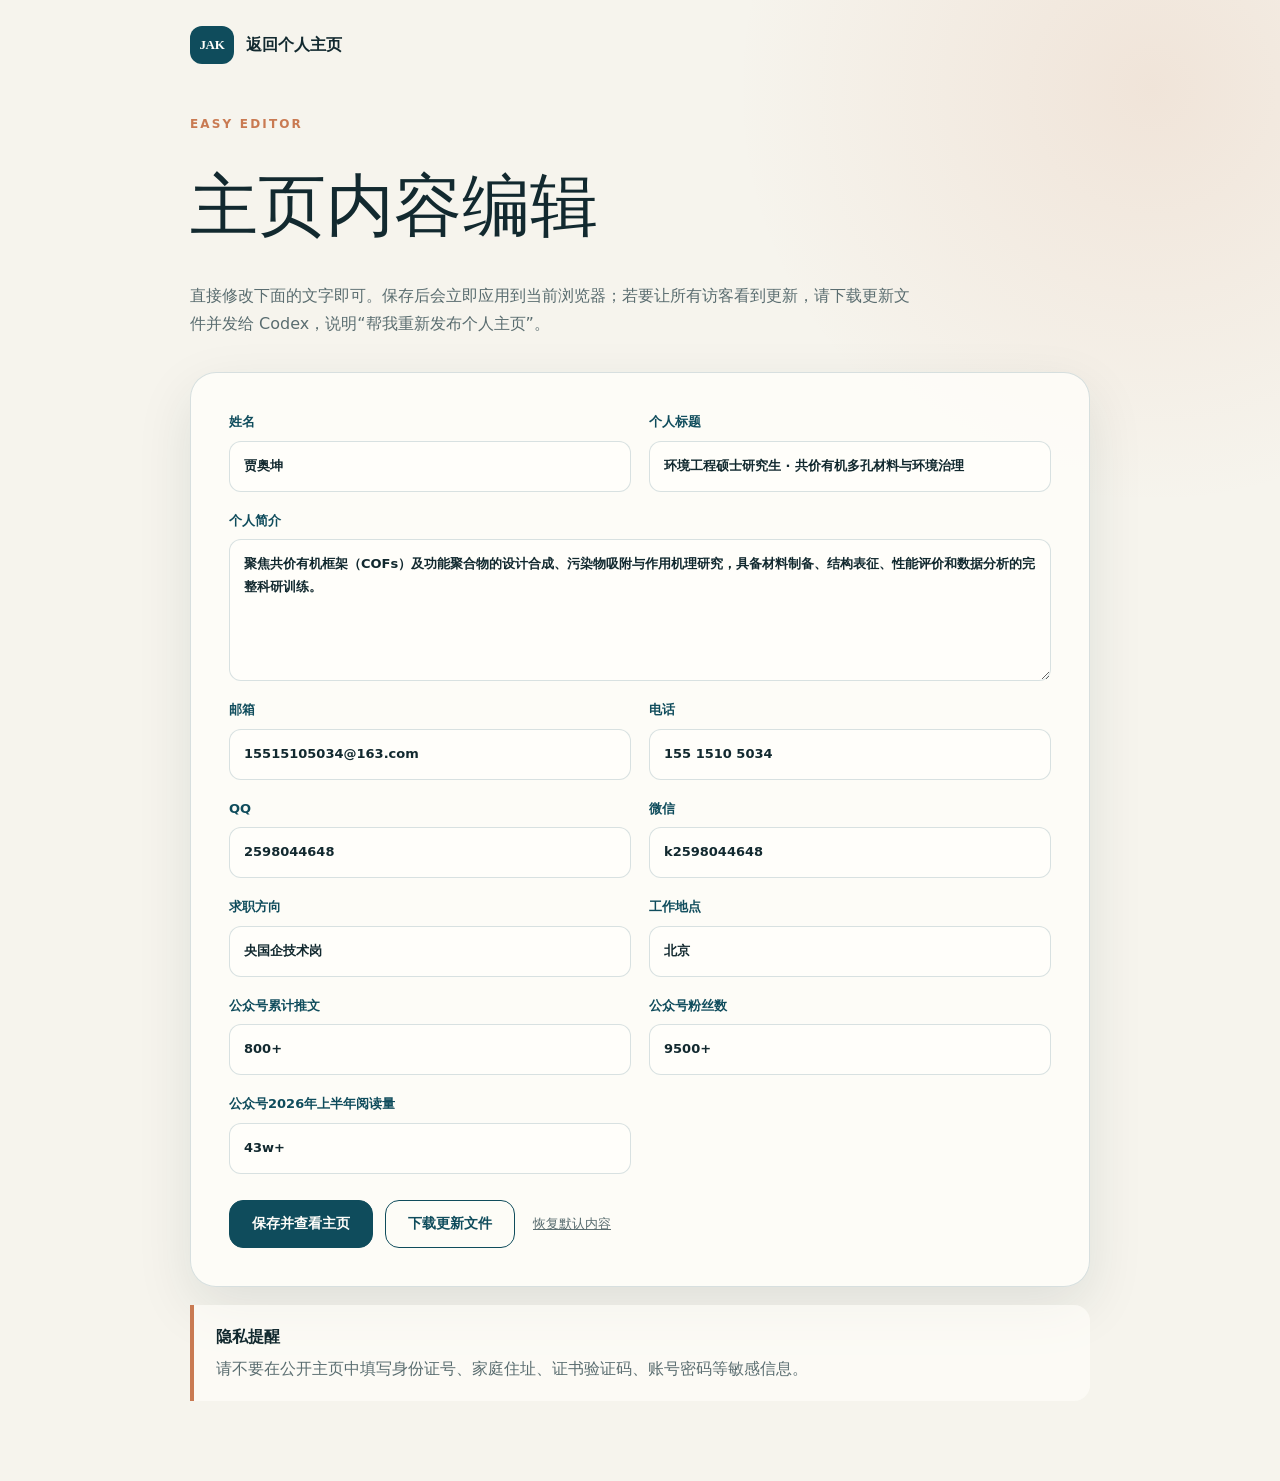
==== editor.html @ 05bf76e3 "Publish personal homepage" ====
<!doctype html>
<html lang="zh-CN">
<head>
  <meta charset="utf-8"><meta name="viewport" content="width=device-width, initial-scale=1">
  <meta name="robots" content="noindex"><title>主页内容编辑｜贾奥坤</title><link rel="stylesheet" href="styles.css">
</head>
<body class="editor-page">
  <header class="editor-header"><a class="brand" href="index.html"><span class="brand-mark">JAK</span><span>返回个人主页</span></a></header>
  <main class="editor-shell">
    <section class="editor-intro"><p class="eyebrow">EASY EDITOR</p><h1>主页内容编辑</h1><p>直接修改下面的文字即可。保存后会立即应用到当前浏览器；若要让所有访客看到更新，请下载更新文件并发给 Codex，说明“帮我重新发布个人主页”。</p></section>
    <form id="content-form" class="editor-form">
      <label>姓名<input name="name" autocomplete="name"></label>
      <label>个人标题<input name="headline"></label>
      <label class="full">个人简介<textarea name="summary" rows="5"></textarea></label>
      <label>邮箱<input name="email" type="email" autocomplete="email"></label>
      <label>电话<input name="phone" autocomplete="tel"></label>
      <label>QQ<input name="qq"></label><label>微信<input name="wechat"></label>
      <label>求职方向<input name="jobDirection" placeholder="例如：央国企技术岗"></label>
      <label>工作地点<input name="workLocation" placeholder="例如：北京"></label>
      <label>公众号累计推文<input name="wechatPosts" placeholder="例如：800+"></label>
      <label>公众号粉丝数<input name="wechatFollowers" placeholder="例如：9500+"></label>
      <label>公众号2026年上半年阅读量<input name="wechatViews" placeholder="例如：43w+"></label>
      <div class="editor-actions full"><button class="button primary" type="submit">保存并查看主页</button><button class="button secondary" id="download-data" type="button">下载更新文件</button><button class="text-button" id="reset-data" type="button">恢复默认内容</button></div>
    </form>
    <aside class="editor-note"><strong>隐私提醒</strong><p>请不要在公开主页中填写身份证号、家庭住址、证书验证码、账号密码等敏感信息。</p></aside>
  </main>
  <div class="toast" role="status" aria-live="polite"></div><script src="editor.js"></script>
</body>
</html>
---- styles.css ----
:root {
  --ink: #12292f;
  --muted: #5a6d70;
  --paper: #f6f4ed;
  --paper-deep: #ece9df;
  --white: #fffefa;
  --primary: #0f4c5c;
  --primary-dark: #0a3540;
  --accent: #c97a52;
  --line: rgba(15, 76, 92, 0.16);
  --shadow: 0 20px 55px rgba(22, 46, 50, 0.1);
  --radius: 24px;
}

* { box-sizing: border-box; }

html { scroll-behavior: smooth; }

body {
  margin: 0;
  overflow-x: hidden;
  color: var(--ink);
  background:
    radial-gradient(circle at 90% 6%, rgba(201, 122, 82, 0.13), transparent 26rem),
    var(--paper);
  font-family: "Microsoft YaHei", "PingFang SC", "Noto Sans CJK SC", system-ui, sans-serif;
  line-height: 1.75;
}

.hero-copy { min-width: 0; }

a { color: inherit; }

.site-header {
  position: sticky;
  top: 0;
  z-index: 20;
  display: flex;
  align-items: center;
  justify-content: space-between;
  min-height: 72px;
  padding: 0 5vw;
  border-bottom: 1px solid transparent;
  background: rgba(246, 244, 237, 0.82);
  backdrop-filter: blur(18px);
  transition: border-color 180ms ease, box-shadow 180ms ease;
}

.site-header.scrolled {
  border-color: var(--line);
  box-shadow: 0 10px 30px rgba(18, 41, 47, 0.06);
}

.brand {
  display: inline-flex;
  gap: 12px;
  align-items: center;
  font-weight: 800;
  text-decoration: none;
}

.brand-mark {
  display: grid;
  width: 44px;
  height: 38px;
  place-items: center;
  border-radius: 12px;
  color: var(--white);
  background: var(--primary);
  font-family: Georgia, serif;
  font-size: 13px;
  letter-spacing: -0.02em;
}

.main-nav { display: flex; gap: 28px; }
.main-nav a {
  color: var(--muted);
  font-size: 14px;
  font-weight: 700;
  text-decoration: none;
}
.main-nav a:hover { color: var(--primary); }
.menu-button { display: none; }

.section-shell {
  width: min(1140px, calc(100% - 40px));
  margin-inline: auto;
}

.hero {
  display: grid;
  grid-template-columns: minmax(0, 1.35fr) minmax(280px, 0.65fr);
  gap: clamp(48px, 8vw, 100px);
  align-items: center;
  min-height: calc(100vh - 72px);
  padding-block: 80px;
}

.eyebrow {
  margin: 0 0 12px;
  color: var(--accent);
  font-size: 12px;
  font-weight: 900;
  letter-spacing: 0.18em;
}

.hero h1 {
  margin: 0;
  font-family: Georgia, "Songti SC", serif;
  font-size: clamp(64px, 10vw, 128px);
  font-weight: 500;
  line-height: 0.98;
  letter-spacing: -0.06em;
}

.headline {
  margin: 26px 0 12px;
  color: var(--primary);
  font-size: clamp(20px, 2.4vw, 30px);
  font-weight: 800;
  line-height: 1.35;
}

.hero-summary {
  max-width: 710px;
  margin: 0;
  color: var(--muted);
  font-size: 17px;
}

.tag-row, .mini-tags, .pub-meta {
  display: flex;
  flex-wrap: wrap;
  gap: 8px;
}

.tag-row { margin-top: 26px; }
.tag-row span, .mini-tags span, .pub-meta span {
  padding: 6px 12px;
  border: 1px solid var(--line);
  border-radius: 99px;
  color: var(--primary);
  background: rgba(255, 254, 250, 0.58);
  font-size: 12px;
  font-weight: 800;
}

.hero-actions, .contact-actions {
  display: flex;
  flex-wrap: wrap;
  gap: 12px;
  margin-top: 34px;
}

.copy-contact-grid {
  display: grid;
  grid-template-columns: repeat(2, minmax(0, 1fr));
  gap: 10px;
  max-width: 710px;
  margin-top: 28px;
}
.copy-contact-grid button {
  display: grid;
  grid-template-columns: 42px minmax(0, 1fr) auto;
  gap: 10px;
  align-items: center;
  padding: 12px 14px;
  border: 1px solid var(--line);
  border-radius: 14px;
  color: var(--ink);
  background: rgba(255, 254, 250, 0.68);
  font: inherit;
  text-align: left;
  cursor: pointer;
  transition: transform 160ms ease, border-color 160ms ease, background 160ms ease;
}
.copy-contact-grid button:hover { border-color: var(--primary); background: var(--white); transform: translateY(-2px); }
.copy-contact-grid span, .copy-contact-grid small { color: var(--muted); font-size: 12px; }
.copy-contact-grid strong { overflow-wrap: anywhere; font-size: 13px; }
.copy-contact-grid small { color: var(--primary); font-weight: 800; }

.button {
  display: inline-flex;
  min-height: 48px;
  align-items: center;
  justify-content: center;
  padding: 0 22px;
  border: 1px solid var(--primary);
  border-radius: 14px;
  font-size: 14px;
  font-weight: 800;
  text-decoration: none;
  transition: transform 160ms ease, background 160ms ease, color 160ms ease;
}
.button:hover { transform: translateY(-2px); }
.button.primary { color: var(--white); background: var(--primary); }
.button.primary:hover { background: var(--primary-dark); }
.button.secondary { color: var(--primary); background: transparent; }

.portrait-wrap { justify-self: end; width: min(100%, 350px); }
.portrait-frame {
  overflow: hidden;
  aspect-ratio: 4 / 5;
  border: 10px solid var(--white);
  border-radius: 170px 170px 28px 28px;
  background: var(--paper-deep);
  box-shadow: var(--shadow);
}
.portrait-frame img {
  width: 100%;
  height: 100%;
  object-fit: cover;
  object-position: 50% 24%;
}

.contact-card {
  position: relative;
  width: calc(100% - 30px);
  margin: -28px auto 0;
  padding: 16px 18px;
  border: 1px solid var(--line);
  border-radius: 18px;
  background: rgba(255, 254, 250, 0.96);
  box-shadow: 0 12px 30px rgba(18, 41, 47, 0.1);
}
.contact-card p {
  display: flex;
  justify-content: space-between;
  gap: 14px;
  margin: 2px 0;
  font-size: 13px;
}
.contact-card span { color: var(--muted); }
.contact-card strong { font-weight: 700; text-align: right; }

.metrics {
  display: grid;
  grid-template-columns: repeat(4, 1fr);
  margin-bottom: 120px;
  overflow: hidden;
  border: 1px solid var(--line);
  border-radius: var(--radius);
  background: rgba(255, 254, 250, 0.68);
  box-shadow: 0 14px 40px rgba(18, 41, 47, 0.05);
}
.metrics article {
  display: flex;
  flex-direction: column;
  align-items: center;
  padding: 28px 16px;
  border-right: 1px solid var(--line);
}
.metrics article:last-child { border-right: 0; }
.metrics strong { color: var(--primary); font-family: Georgia, serif; font-size: 34px; }
.metrics span { color: var(--muted); font-size: 13px; }

.content-section { padding-block: 110px; scroll-margin-top: 70px; }
.alt-section { background: var(--primary-dark); color: var(--white); }

.section-heading {
  display: grid;
  grid-template-columns: 60px 1fr;
  gap: 22px;
  align-items: start;
  margin-bottom: 52px;
}
.section-index {
  margin: 8px 0 0;
  color: var(--accent);
  font-family: Georgia, serif;
  font-weight: 700;
}
.section-heading h2, .contact-section h2 {
  margin: 0;
  font-family: Georgia, "Songti SC", serif;
  font-size: clamp(34px, 5vw, 56px);
  font-weight: 500;
  line-height: 1.1;
}

.about-grid { display: grid; grid-template-columns: 1.1fr 0.9fr; gap: 64px; }
.lead-card {
  padding: 32px;
  border-left: 4px solid var(--accent);
  border-radius: 0 var(--radius) var(--radius) 0;
  background: rgba(255, 254, 250, 0.74);
  font-size: 18px;
}
.lead-card p { margin: 0; }

.timeline { border-left: 1px solid var(--line); }
.timeline article { position: relative; padding: 0 0 34px 30px; }
.timeline article::before {
  position: absolute;
  top: 8px;
  left: -6px;
  width: 11px;
  height: 11px;
  border-radius: 50%;
  background: var(--accent);
  content: "";
}
.timeline h3 { margin: 4px 0 0; font-size: 20px; }
.timeline p { margin: 0; color: var(--muted); }
.timeline-date, .project-date { color: var(--accent); font-size: 12px; font-weight: 900; letter-spacing: 0.08em; }

.project-grid { display: grid; grid-template-columns: repeat(2, 1fr); gap: 18px; }
.project-card {
  padding: 30px;
  border: 1px solid rgba(255, 255, 255, 0.14);
  border-radius: var(--radius);
  background: rgba(255, 255, 255, 0.055);
}
.project-card.featured { background: rgba(201, 122, 82, 0.13); }
.project-card h3 { margin: 8px 0 12px; font-size: 21px; line-height: 1.4; }
.project-card p:not(.project-date) { margin: 0; color: rgba(255, 255, 255, 0.72); }
.mini-tags { margin-top: 20px; }
.alt-section .mini-tags span { color: #f1c4a9; border-color: rgba(241, 196, 169, 0.3); background: transparent; }

.publication-list { display: grid; gap: 18px; }
.publication-list article {
  position: relative;
  padding: 30px 100px 30px 32px;
  border: 1px solid var(--line);
  border-radius: var(--radius);
  background: rgba(255, 254, 250, 0.68);
  transition: transform 180ms ease, box-shadow 180ms ease;
}
.publication-list article:hover { transform: translateY(-3px); box-shadow: var(--shadow); }
.publication-list h3 { margin: 12px 0 8px; font-family: Georgia, serif; font-size: 20px; line-height: 1.45; }
.publication-list p { margin: 0; color: var(--muted); }
.publication-list article > a {
  position: absolute;
  top: 30px;
  right: 28px;
  color: var(--primary);
  font-size: 13px;
  font-weight: 900;
  text-decoration: none;
  white-space: nowrap;
}
.pub-meta time { margin-left: auto; color: var(--muted); font-size: 13px; font-weight: 800; }

.experience-list { display: grid; grid-template-columns: repeat(2, 1fr); gap: 18px; }
.experience-list article {
  padding: 28px;
  border-top: 1px solid rgba(255, 255, 255, 0.2);
}
.experience-list h3 { margin: 7px 0 10px; font-size: 20px; }
.experience-list p:not(.project-date) { margin: 0; color: rgba(255, 255, 255, 0.72); }

.interactive-card {
  border-radius: 20px;
  cursor: pointer;
  transition: transform 180ms ease, background 180ms ease, box-shadow 180ms ease;
}
.interactive-card:hover, .interactive-card:focus-visible {
  outline: none;
  background: rgba(255, 255, 255, 0.08);
  box-shadow: inset 0 0 0 1px rgba(255, 255, 255, 0.15);
  transform: translateY(-3px);
}
.detail-link { display: inline-block; margin-top: 16px; color: #f1c4a9; font-size: 13px; font-weight: 800; }

.credential-grid { display: grid; grid-template-columns: repeat(3, 1fr); gap: 18px; margin-bottom: 18px; }
.credential-card {
  display: flex;
  min-height: 154px;
  flex-direction: column;
  align-items: flex-start;
  justify-content: center;
  padding: 26px;
  border: 1px solid var(--line);
  border-radius: 20px;
  color: var(--ink);
  background: linear-gradient(145deg, rgba(255, 254, 250, 0.86), rgba(236, 233, 223, 0.76));
  font: inherit;
  text-align: left;
}
button.credential-card { cursor: pointer; transition: transform 160ms ease, box-shadow 160ms ease; }
button.credential-card:hover { transform: translateY(-3px); box-shadow: var(--shadow); }
.credential-card span { color: var(--accent); font-size: 12px; font-weight: 900; letter-spacing: 0.08em; }
.credential-card strong { color: var(--primary); font-family: Georgia, serif; font-size: 32px; }
.credential-card small { color: var(--muted); }

.skills-grid { display: grid; grid-template-columns: repeat(3, 1fr); gap: 18px; }
.skill-card {
  padding: 26px;
  border: 1px solid var(--line);
  border-radius: 20px;
  background: rgba(255, 254, 250, 0.66);
}
.skill-card.wide { grid-column: span 3; }
.skill-card h3 { margin: 0 0 8px; color: var(--primary); }
.skill-card p { margin: 0; color: var(--muted); }

.contact-section { padding-block: 84px; color: var(--white); background: var(--accent); }
.contact-inner { display: flex; align-items: center; justify-content: space-between; gap: 60px; }
.contact-inner .eyebrow { color: rgba(255, 255, 255, 0.7); }
.contact-inner p { margin-bottom: 0; }
.contact-actions { justify-content: flex-end; margin: 0; }
.button.light { border-color: var(--white); color: var(--accent); background: var(--white); }
.button.outline-light { border-color: rgba(255, 255, 255, 0.7); color: var(--white); }

.plain-contact {
  min-width: min(100%, 330px);
  padding: 20px 24px;
  border: 1px solid rgba(255, 255, 255, 0.42);
  border-radius: 20px;
  background: rgba(255, 255, 255, 0.08);
}
.plain-contact p { display: flex; justify-content: space-between; gap: 24px; margin: 5px 0; }
.plain-contact span { color: rgba(255, 255, 255, 0.72); }

.modal { position: fixed; z-index: 100; inset: 0; display: none; padding: 28px; overflow-y: auto; }
.modal.open { display: grid; place-items: center; }
.modal-backdrop { position: fixed; inset: 0; background: rgba(4, 20, 24, 0.76); backdrop-filter: blur(7px); }
.modal-panel {
  position: relative;
  z-index: 1;
  width: min(760px, 100%);
  max-height: calc(100vh - 56px);
  overflow: auto;
  padding: clamp(26px, 5vw, 48px);
  border-radius: 26px;
  background: var(--white);
  box-shadow: 0 30px 100px rgba(0, 0, 0, 0.3);
}
.modal-panel.modal-wide { width: min(1080px, 100%); }
.modal-panel h2 { margin: 0 44px 20px 0; font-family: Georgia, "Songti SC", serif; font-size: clamp(28px, 4vw, 44px); line-height: 1.2; }
.modal-panel > p { color: var(--muted); }
.modal-close { position: absolute; top: 18px; right: 20px; width: 42px; height: 42px; border: 0; border-radius: 50%; color: var(--primary); background: var(--paper-deep); cursor: pointer; font-size: 28px; line-height: 1; }
.modal-metrics { display: grid; grid-template-columns: repeat(3, 1fr); gap: 12px; margin: 28px 0; }
.modal-metrics article { display: flex; flex-direction: column; padding: 20px; border-radius: 16px; background: var(--paper); text-align: center; }
.modal-metrics strong { color: var(--primary); font-family: Georgia, serif; font-size: 30px; }
.modal-metrics span { color: var(--muted); font-size: 12px; }
.certificate-grid { display: grid; grid-template-columns: repeat(2, 1fr); gap: 18px; margin-top: 24px; }
.certificate-grid figure { margin: 0; padding: 12px; border: 1px solid var(--line); border-radius: 18px; background: var(--paper); }
.certificate-grid img, .document-panel img { display: block; width: 100%; height: auto; border-radius: 10px; }
.certificate-grid figcaption { padding: 10px 4px 2px; color: var(--muted); font-size: 13px; }
.certificate-grid a { color: var(--primary); font-weight: 800; }
.document-panel { width: min(880px, 100%); }
.privacy-note { padding: 12px 15px; border-left: 3px solid var(--accent); background: var(--paper); font-size: 13px; }
.wechat-evidence { display: grid; gap: 18px; margin-top: 28px; }
.wechat-evidence figure { margin: 0; padding: 12px; border: 1px solid var(--line); border-radius: 18px; background: var(--paper); }
.wechat-evidence img { display: block; width: 100%; height: auto; border-radius: 10px; }
.wechat-evidence figcaption { padding: 10px 4px 2px; color: var(--muted); font-size: 13px; }
body.modal-open { overflow: hidden; }

.toast {
  position: fixed;
  z-index: 130;
  right: 24px;
  bottom: 24px;
  padding: 12px 18px;
  border-radius: 12px;
  color: var(--white);
  background: var(--primary-dark);
  opacity: 0;
  pointer-events: none;
  transform: translateY(12px);
  transition: opacity 160ms ease, transform 160ms ease;
}
.toast.show { opacity: 1; transform: none; }

.editor-page { min-height: 100vh; }
.editor-header { display: flex; width: min(900px, calc(100% - 32px)); margin: 0 auto; padding: 26px 0; }
.editor-shell { width: min(900px, calc(100% - 32px)); margin: 24px auto 80px; }
.editor-intro { margin-bottom: 34px; }
.editor-intro h1 { margin: 0; font-family: Georgia, "Songti SC", serif; font-size: clamp(42px, 7vw, 68px); font-weight: 500; }
.editor-intro p:last-child { max-width: 720px; color: var(--muted); }
.editor-form { display: grid; grid-template-columns: repeat(2, 1fr); gap: 18px; padding: clamp(22px, 4vw, 38px); border: 1px solid var(--line); border-radius: 26px; background: rgba(255, 254, 250, 0.78); box-shadow: var(--shadow); }
.editor-form label { display: flex; flex-direction: column; gap: 7px; color: var(--primary); font-size: 13px; font-weight: 800; }
.editor-form .full { grid-column: 1 / -1; }
.editor-form input, .editor-form textarea { width: 100%; padding: 13px 14px; border: 1px solid var(--line); border-radius: 12px; color: var(--ink); background: var(--white); font: inherit; resize: vertical; }
.editor-form input:focus, .editor-form textarea:focus { outline: 2px solid rgba(15, 76, 92, 0.2); border-color: var(--primary); }
.editor-actions { display: flex; flex-wrap: wrap; gap: 12px; align-items: center; margin-top: 8px; }
.text-button { border: 0; color: var(--muted); background: transparent; cursor: pointer; text-decoration: underline; }
.editor-note { margin-top: 18px; padding: 18px 22px; border-left: 4px solid var(--accent); border-radius: 0 16px 16px 0; background: rgba(255, 254, 250, 0.68); }
.editor-note p { margin: 4px 0 0; color: var(--muted); }

footer { padding: 26px 20px; color: var(--muted); text-align: center; font-size: 12px; }
footer a { color: var(--primary); font-weight: 800; }

.reveal { opacity: 0; transform: translateY(22px); transition: opacity 650ms ease, transform 650ms ease; }
.reveal.visible { opacity: 1; transform: none; }

@media (prefers-reduced-motion: reduce) {
  html { scroll-behavior: auto; }
  .reveal { opacity: 1; transform: none; transition: none; }
}

@media (max-width: 820px) {
  .menu-button {
    display: block;
    padding: 8px 12px;
    border: 1px solid var(--line);
    border-radius: 10px;
    color: var(--primary);
    background: transparent;
    font-weight: 800;
  }
  .main-nav {
    position: absolute;
    top: 64px;
    right: 20px;
    display: none;
    width: 190px;
    flex-direction: column;
    gap: 0;
    padding: 10px;
    border: 1px solid var(--line);
    border-radius: 16px;
    background: var(--white);
    box-shadow: var(--shadow);
  }
  .main-nav.open { display: flex; }
  .main-nav a { padding: 10px 12px; }
  .hero { grid-template-columns: 1fr; min-height: auto; padding-block: 64px 90px; }
  .portrait-wrap { justify-self: center; order: -1; width: min(74vw, 310px); }
  .hero-copy { text-align: center; }
  .hero-summary { margin-inline: auto; }
  .tag-row, .hero-actions { justify-content: center; }
  .copy-contact-grid { margin-inline: auto; text-align: left; }
  .metrics { grid-template-columns: repeat(2, 1fr); margin-bottom: 70px; }
  .metrics article:nth-child(2) { border-right: 0; }
  .metrics article:nth-child(-n+2) { border-bottom: 1px solid var(--line); }
  .about-grid, .project-grid, .experience-list, .skills-grid, .credential-grid { grid-template-columns: 1fr; }
  .skill-card.wide { grid-column: auto; }
  .contact-inner { flex-direction: column; align-items: flex-start; }
  .contact-actions { justify-content: flex-start; }
  .plain-contact { width: 100%; }
  .certificate-grid { grid-template-columns: 1fr; }
}

@media (max-width: 520px) {
  .section-shell { width: min(100% - 28px, 1140px); }
  .hero h1 { font-size: 62px; }
  .headline { font-size: 20px; }
  .hero-copy { width: 100%; }
  .hero-copy .eyebrow { overflow-wrap: anywhere; letter-spacing: 0.1em; }
  .headline, .hero-summary { overflow-wrap: anywhere; }
  .content-section { padding-block: 78px; }
  .section-heading { grid-template-columns: 36px 1fr; gap: 12px; margin-bottom: 38px; }
  .lead-card, .project-card, .publication-list article, .skill-card { padding: 24px; }
  .publication-list article { padding-top: 62px; }
  .publication-list article > a { left: 24px; right: auto; top: 22px; }
  .pub-meta time { width: 100%; margin-left: 0; }
  .contact-actions { width: 100%; }
  .contact-actions .button { width: 100%; }
  .modal { padding: 12px; }
  .modal-panel { max-height: calc(100vh - 24px); padding: 24px 18px; }
  .modal-metrics { grid-template-columns: 1fr; }
  .plain-contact p { flex-direction: column; gap: 0; }
  .copy-contact-grid { grid-template-columns: 1fr; }
  .editor-form { grid-template-columns: 1fr; }
  .editor-form .full { grid-column: auto; }
  .editor-actions .button { width: 100%; }
}
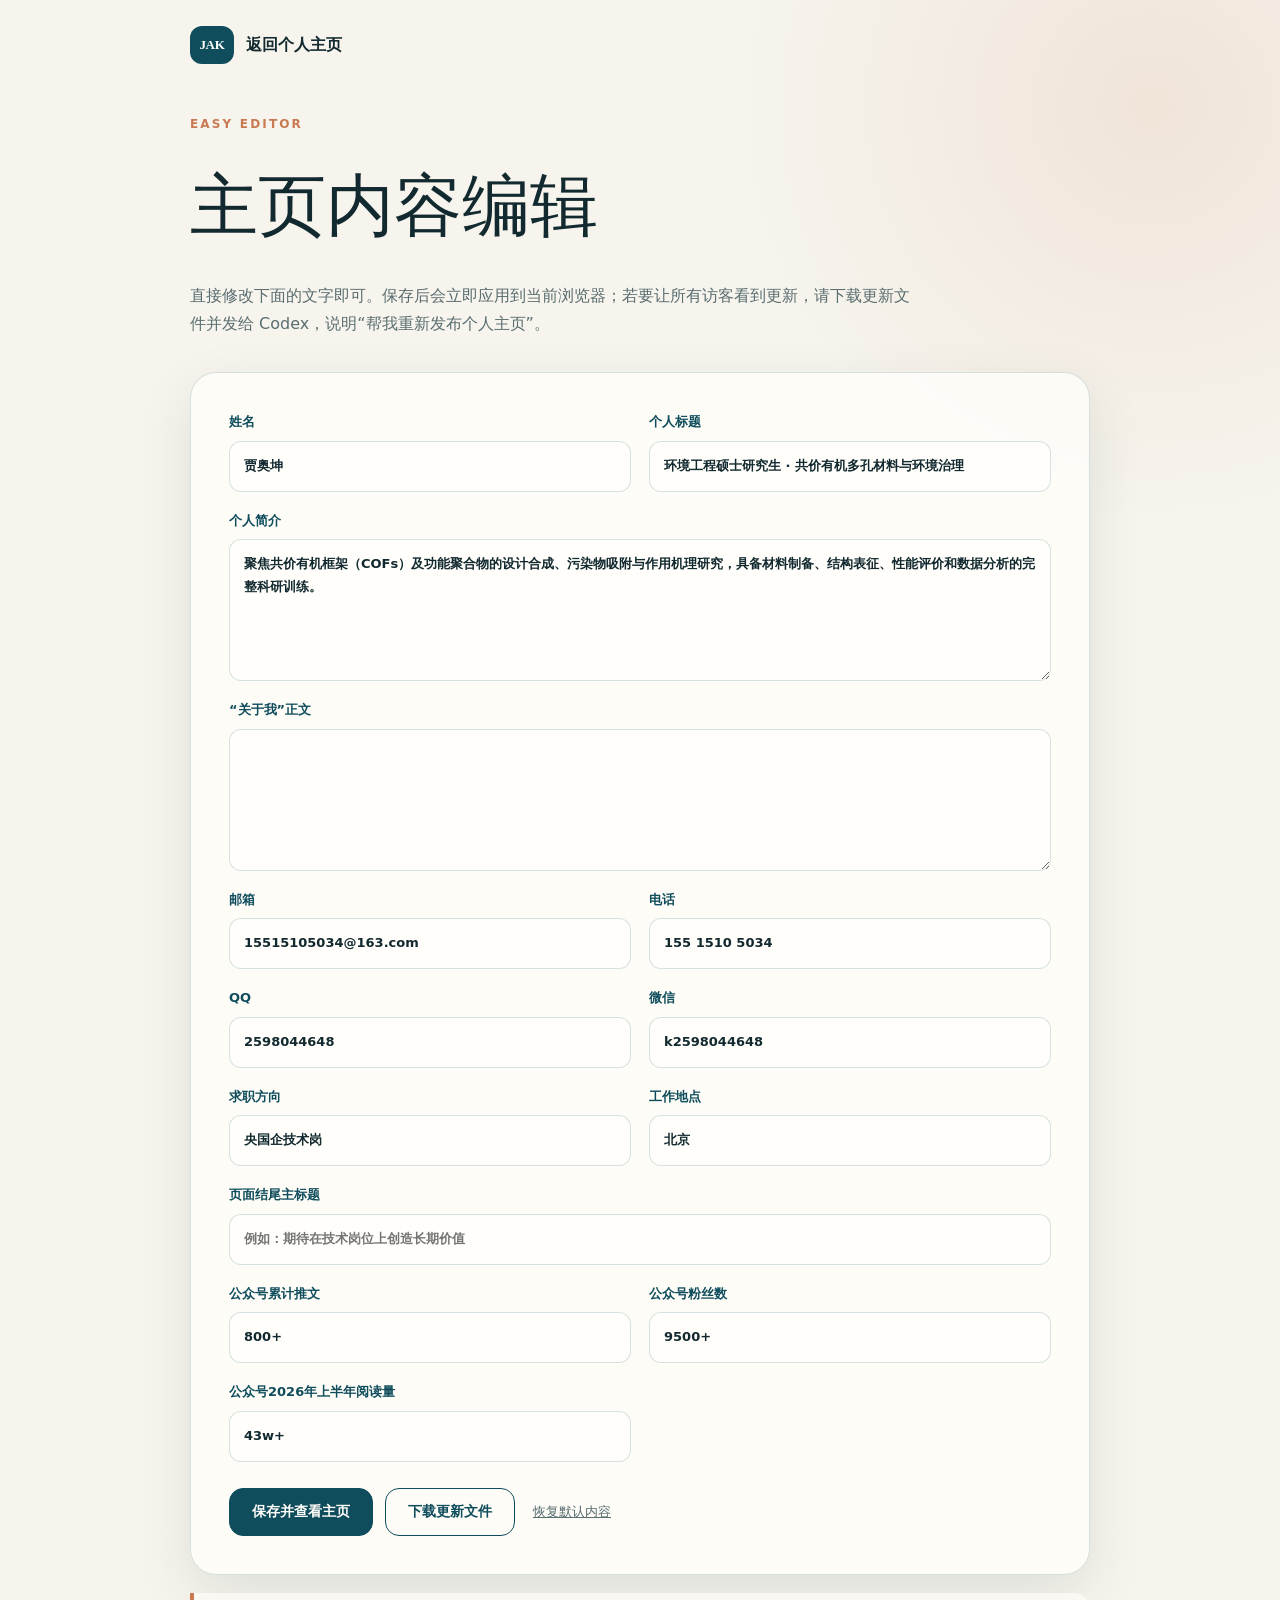
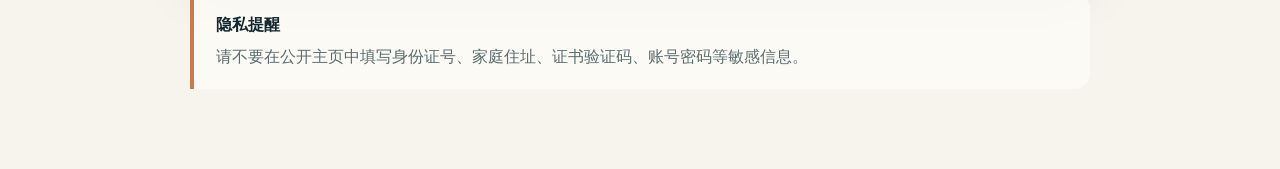
==== commit 70da3677: "Update editor.html" ====
--- a/editor.html
+++ b/editor.html
@@ -12,11 +12,13 @@
       <label>姓名<input name="name" autocomplete="name"></label>
       <label>个人标题<input name="headline"></label>
       <label class="full">个人简介<textarea name="summary" rows="5"></textarea></label>
+      <label class="full">“关于我”正文<textarea name="aboutText" rows="5"></textarea></label>
       <label>邮箱<input name="email" type="email" autocomplete="email"></label>
       <label>电话<input name="phone" autocomplete="tel"></label>
       <label>QQ<input name="qq"></label><label>微信<input name="wechat"></label>
       <label>求职方向<input name="jobDirection" placeholder="例如：央国企技术岗"></label>
       <label>工作地点<input name="workLocation" placeholder="例如：北京"></label>
+      <label class="full">页面结尾主标题<input name="contactHeading" placeholder="例如：期待在技术岗位上创造长期价值"></label>
       <label>公众号累计推文<input name="wechatPosts" placeholder="例如：800+"></label>
       <label>公众号粉丝数<input name="wechatFollowers" placeholder="例如：9500+"></label>
       <label>公众号2026年上半年阅读量<input name="wechatViews" placeholder="例如：43w+"></label>
--- a/styles.css
+++ b/styles.css
@@ -92,8 +92,8 @@
   grid-template-columns: minmax(0, 1.35fr) minmax(280px, 0.65fr);
   gap: clamp(48px, 8vw, 100px);
   align-items: center;
-  min-height: calc(100vh - 72px);
-  padding-block: 80px;
+  min-height: auto;
+  padding-block: 64px 72px;
 }
 
 .eyebrow {
@@ -255,6 +255,7 @@
 .metrics span { color: var(--muted); font-size: 13px; }
 
 .content-section { padding-block: 110px; scroll-margin-top: 70px; }
+#about { padding-top: 72px; }
 .alt-section { background: var(--primary-dark); color: var(--white); }
 
 .section-heading {
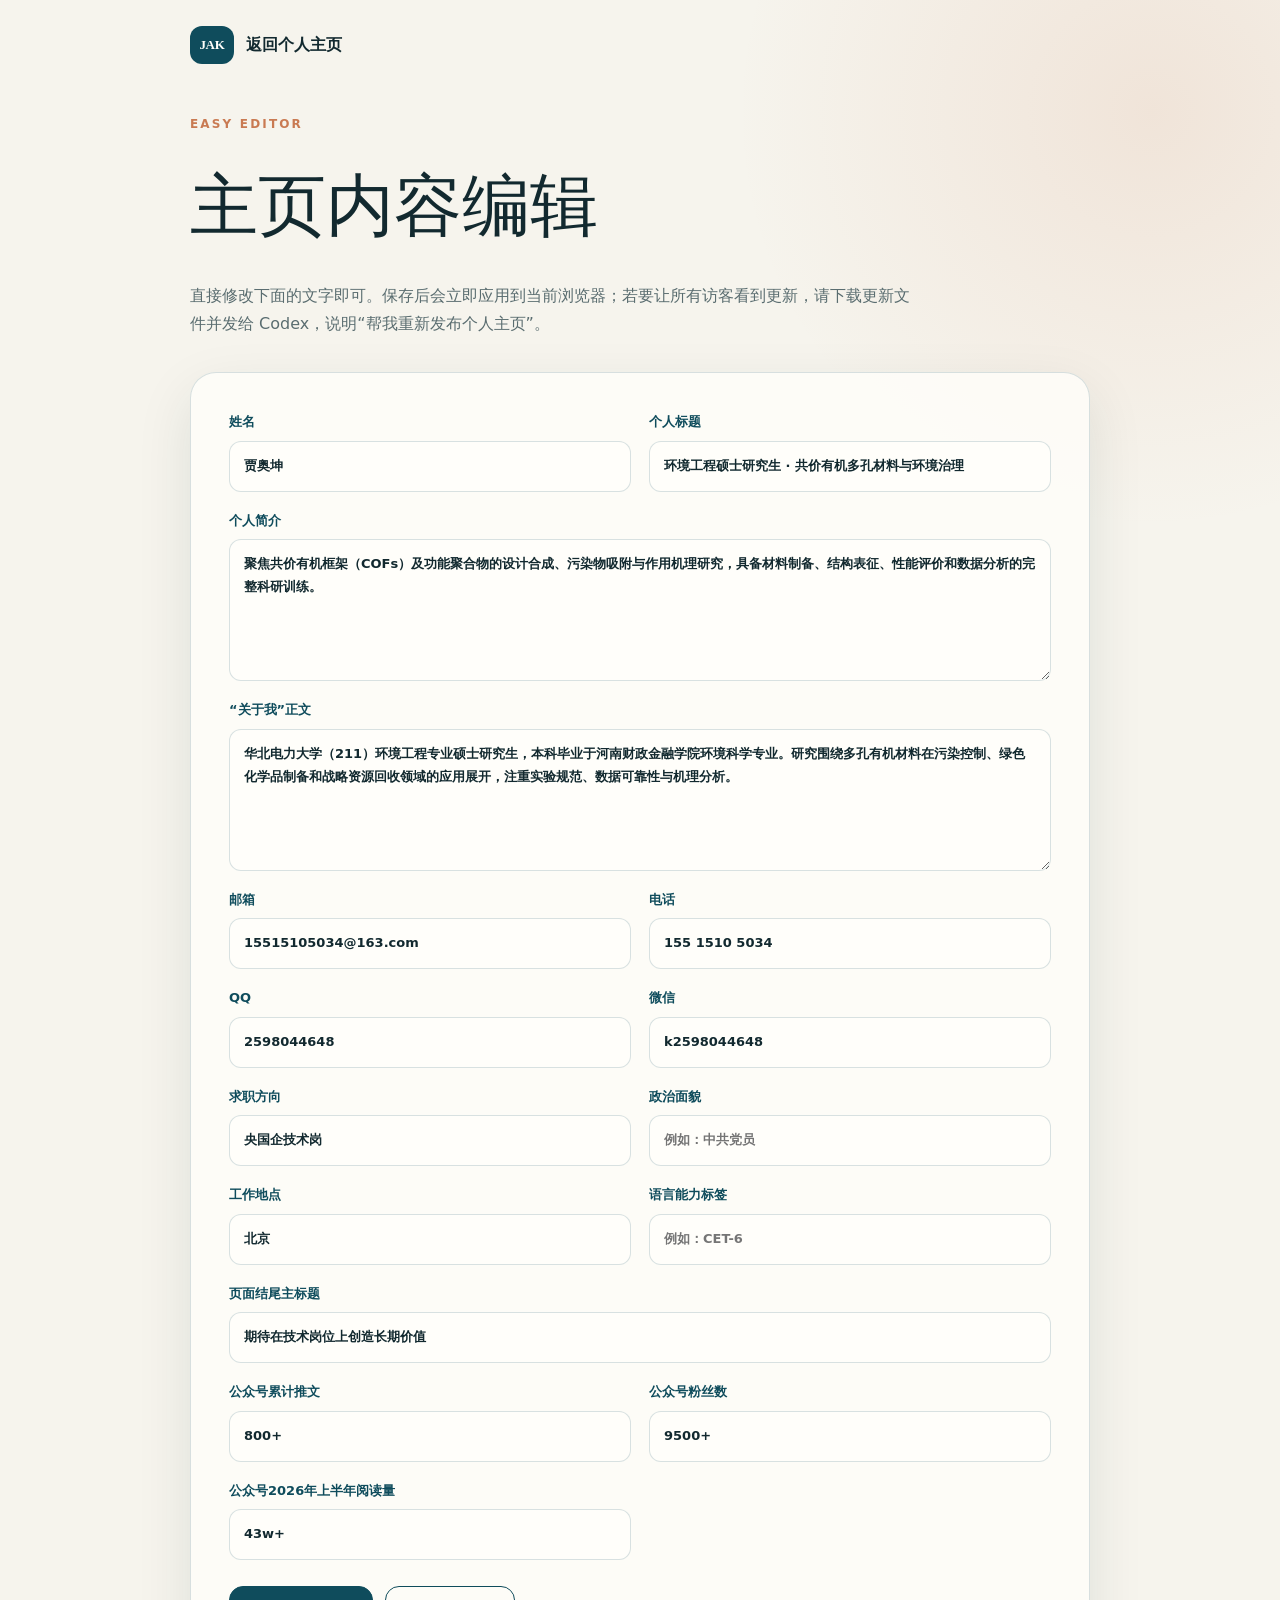
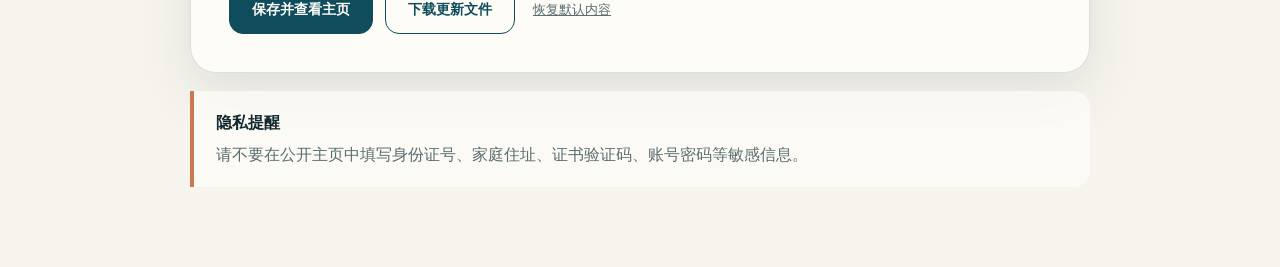
==== commit 9ca6b862: "Update editor.html" ====
--- a/editor.html
+++ b/editor.html
@@ -17,7 +17,9 @@
       <label>电话<input name="phone" autocomplete="tel"></label>
       <label>QQ<input name="qq"></label><label>微信<input name="wechat"></label>
       <label>求职方向<input name="jobDirection" placeholder="例如：央国企技术岗"></label>
+      <label>政治面貌<input name="politicalStatus" placeholder="例如：中共党员"></label>
       <label>工作地点<input name="workLocation" placeholder="例如：北京"></label>
+      <label>语言能力标签<input name="languageLevel" placeholder="例如：CET-6"></label>
       <label class="full">页面结尾主标题<input name="contactHeading" placeholder="例如：期待在技术岗位上创造长期价值"></label>
       <label>公众号累计推文<input name="wechatPosts" placeholder="例如：800+"></label>
       <label>公众号粉丝数<input name="wechatFollowers" placeholder="例如：9500+"></label>
--- a/styles.css
+++ b/styles.css
@@ -201,8 +201,8 @@
 .portrait-frame {
   overflow: hidden;
   aspect-ratio: 4 / 5;
-  border: 10px solid var(--white);
-  border-radius: 170px 170px 28px 28px;
+  border: 8px solid var(--white);
+  border-radius: 30px;
   background: var(--paper-deep);
   box-shadow: var(--shadow);
 }
@@ -210,7 +210,7 @@
   width: 100%;
   height: 100%;
   object-fit: cover;
-  object-position: 50% 24%;
+  object-position: center;
 }
 
 .contact-card {
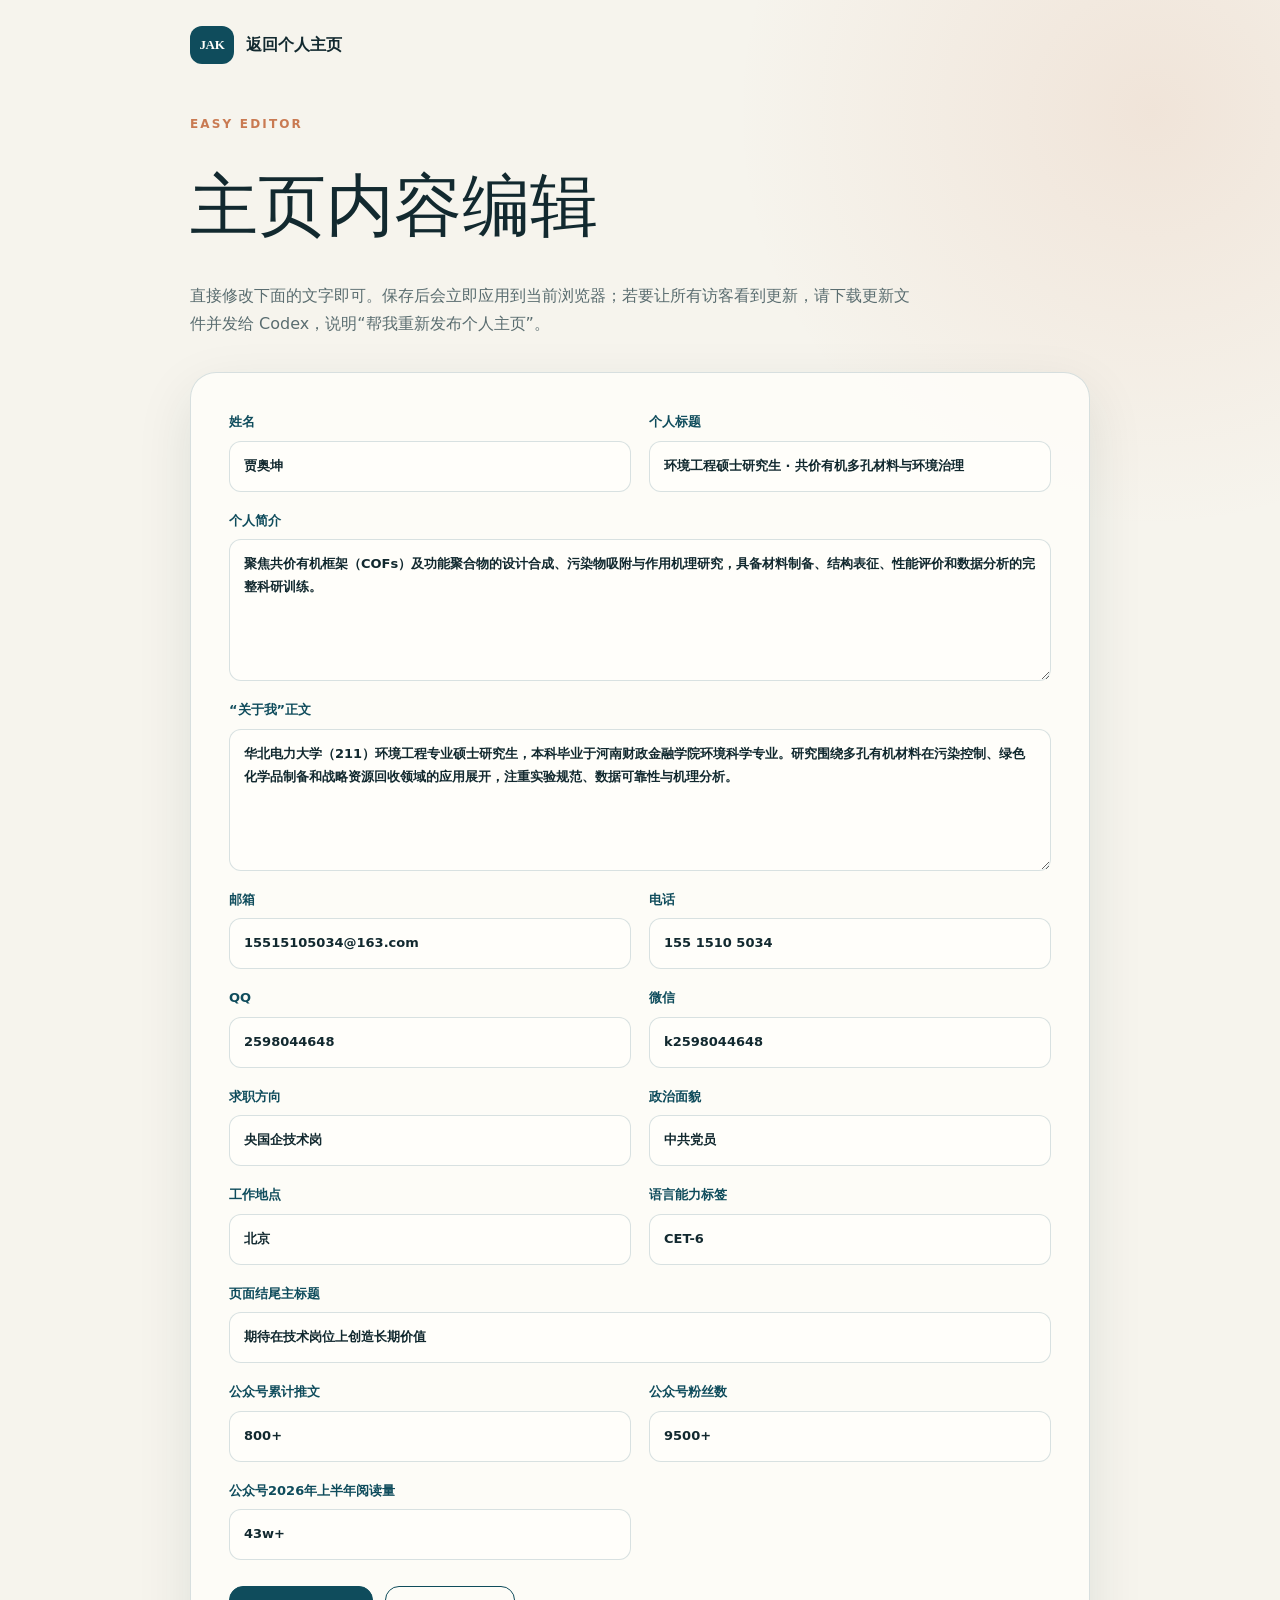
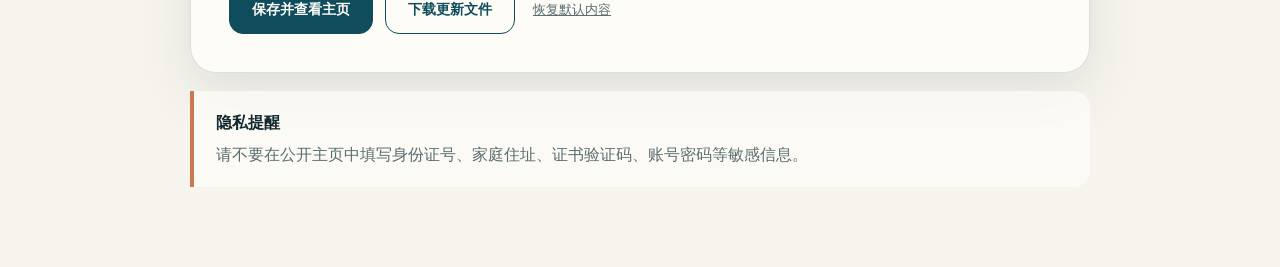
==== commit 268831d3: "Update editor.html" ====
--- a/editor.html
+++ b/editor.html
@@ -2,7 +2,7 @@
 <html lang="zh-CN">
 <head>
   <meta charset="utf-8"><meta name="viewport" content="width=device-width, initial-scale=1">
-  <meta name="robots" content="noindex"><title>主页内容编辑｜贾奥坤</title><link rel="stylesheet" href="styles.css">
+  <meta name="robots" content="noindex"><title>主页内容编辑｜贾奥坤</title><link rel="stylesheet" href="styles.css?v=20260904-2">
 </head>
 <body class="editor-page">
   <header class="editor-header"><a class="brand" href="index.html"><span class="brand-mark">JAK</span><span>返回个人主页</span></a></header>
--- a/styles.css
+++ b/styles.css
@@ -200,7 +200,7 @@
 .portrait-wrap { justify-self: end; width: min(100%, 350px); }
 .portrait-frame {
   overflow: hidden;
-  aspect-ratio: 4 / 5;
+  aspect-ratio: 2 / 3;
   border: 8px solid var(--white);
   border-radius: 30px;
   background: var(--paper-deep);
@@ -209,7 +209,7 @@
 .portrait-frame img {
   width: 100%;
   height: 100%;
-  object-fit: cover;
+  object-fit: contain;
   object-position: center;
 }
 
@@ -397,6 +397,7 @@
 
 .contact-section { padding-block: 84px; color: var(--white); background: var(--accent); }
 .contact-inner { display: flex; align-items: center; justify-content: space-between; gap: 60px; }
+.contact-section h2 { font-size: clamp(32px, 3.5vw, 48px); white-space: nowrap; }
 .contact-inner .eyebrow { color: rgba(255, 255, 255, 0.7); }
 .contact-inner p { margin-bottom: 0; }
 .contact-actions { justify-content: flex-end; margin: 0; }
@@ -529,6 +530,7 @@
   .about-grid, .project-grid, .experience-list, .skills-grid, .credential-grid { grid-template-columns: 1fr; }
   .skill-card.wide { grid-column: auto; }
   .contact-inner { flex-direction: column; align-items: flex-start; }
+  .contact-section h2 { white-space: normal; }
   .contact-actions { justify-content: flex-start; }
   .plain-contact { width: 100%; }
   .certificate-grid { grid-template-columns: 1fr; }
